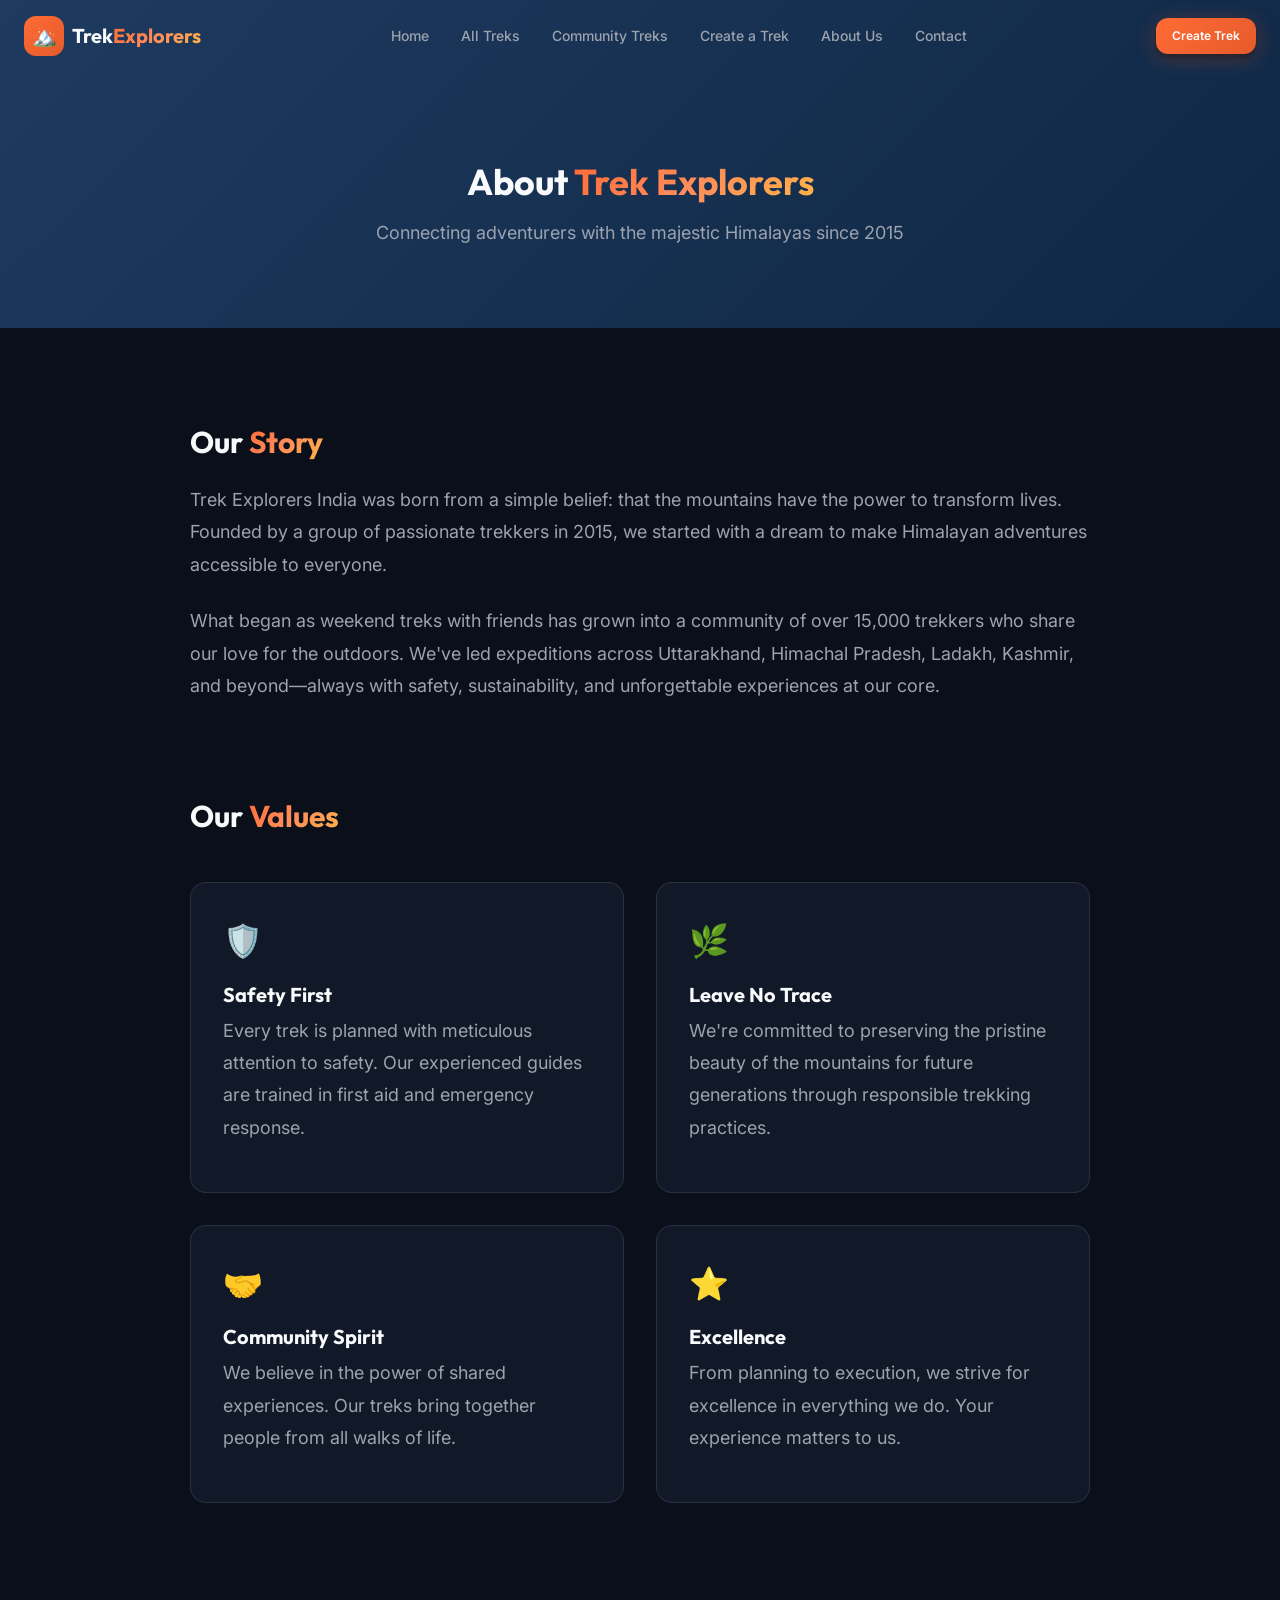
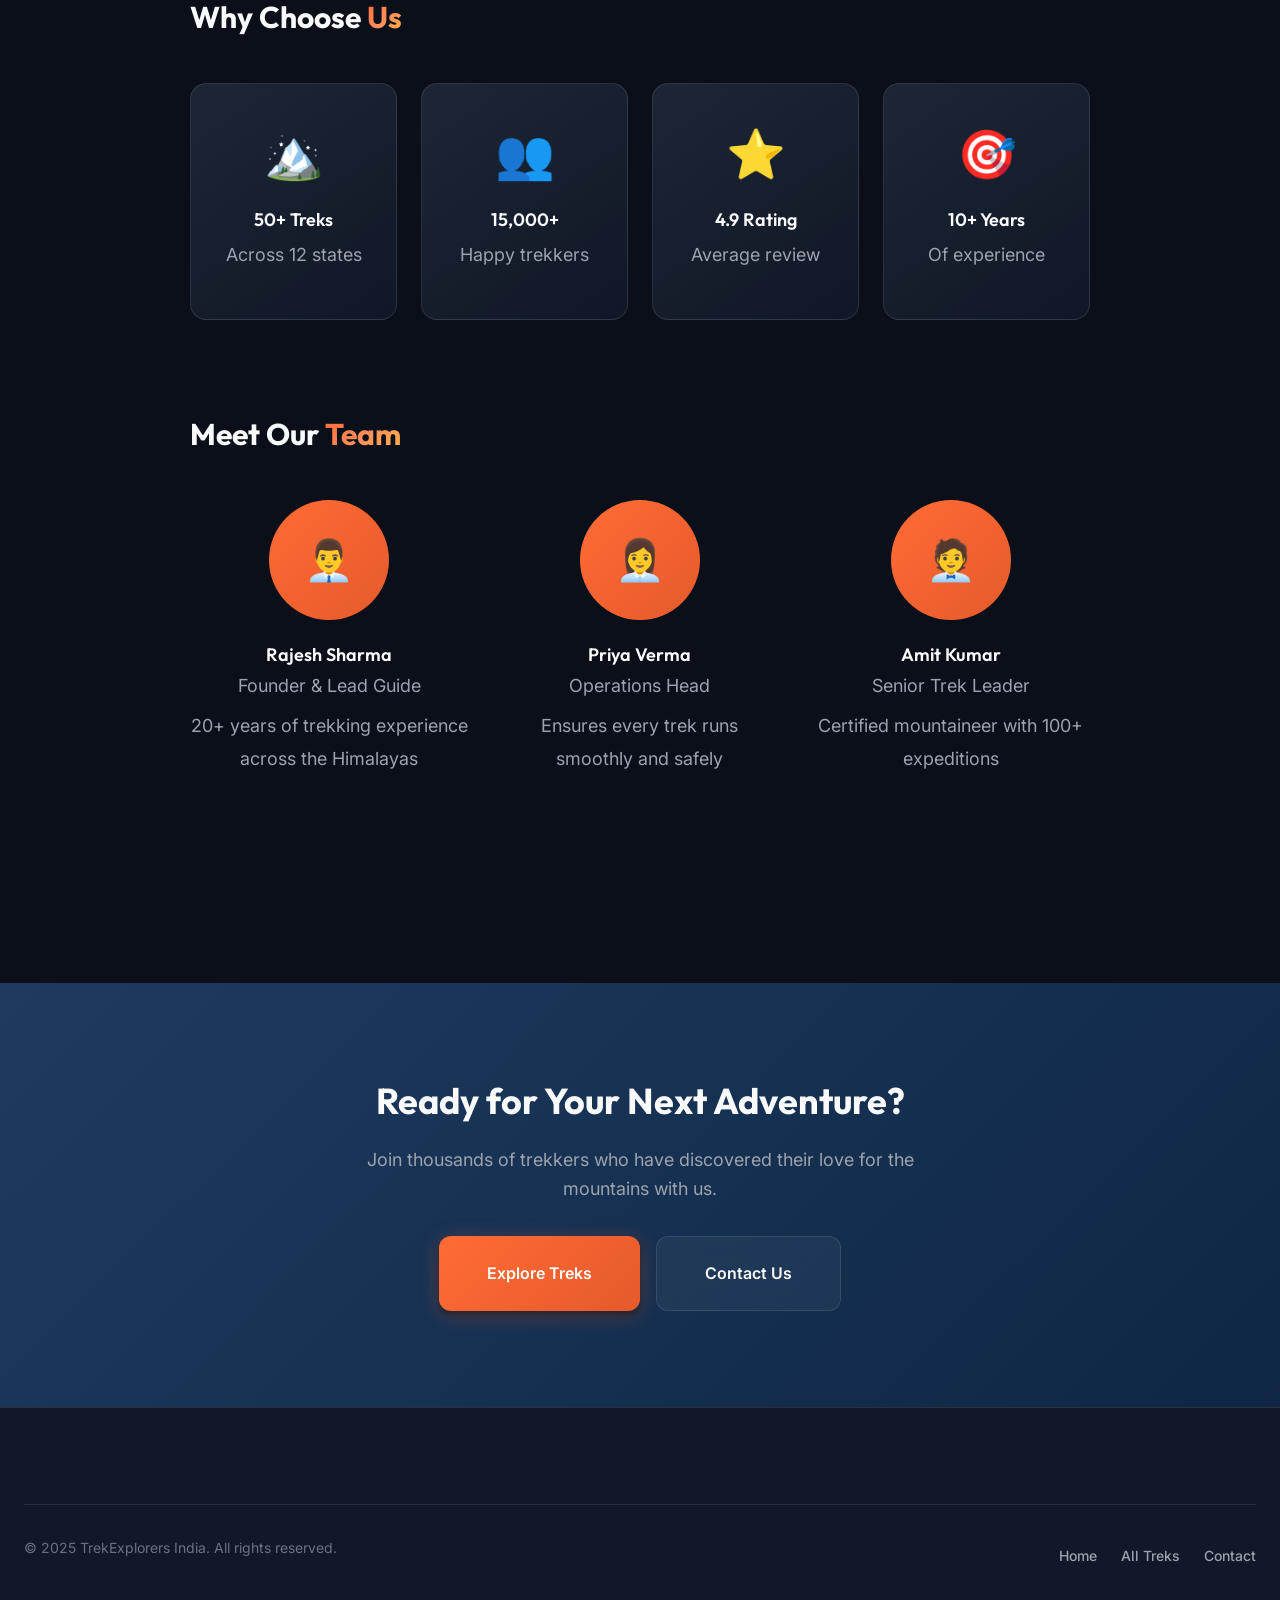
==== about.html @ b9200154 "Initial commit- trek explorer website" ====
<!DOCTYPE html>
<html lang="en">

<head>
    <meta charset="UTF-8">
    <meta name="viewport" content="width=device-width, initial-scale=1.0">
    <meta name="description"
        content="Learn about Trek Explorers India - your trusted partner for Himalayan adventures.">
    <title>About Us | Trek Explorers India</title>

    <!-- Google Fonts -->
    <link rel="preconnect" href="https://fonts.googleapis.com">
    <link rel="preconnect" href="https://fonts.gstatic.com" crossorigin>
    <link
        href="https://fonts.googleapis.com/css2?family=Inter:wght@400;500;600;700&family=Outfit:wght@400;500;600;700;800&display=swap"
        rel="stylesheet">

    <!-- Styles -->
    <link rel="stylesheet" href="style.css">

    <style>
        .page-hero {
            padding: 160px 0 80px;
            background: linear-gradient(135deg, var(--color-primary) 0%, var(--color-primary-dark) 100%);
            text-align: center;
        }

        .page-title {
            font-size: var(--text-4xl);
            margin-bottom: var(--space-md);
        }

        .page-subtitle {
            font-size: var(--text-lg);
            color: var(--color-text-secondary);
            max-width: 600px;
            margin: 0 auto;
        }

        .about-content {
            max-width: 900px;
            margin: 0 auto;
        }

        .about-section {
            margin-bottom: var(--space-4xl);
        }

        .about-section h2 {
            font-size: var(--text-3xl);
            margin-bottom: var(--space-lg);
        }

        .about-section p {
            font-size: var(--text-lg);
            line-height: 1.8;
            color: var(--color-text-secondary);
        }

        .values-grid {
            display: grid;
            grid-template-columns: repeat(2, 1fr);
            gap: var(--space-xl);
            margin-top: var(--space-2xl);
        }

        @media (max-width: 640px) {
            .values-grid {
                grid-template-columns: 1fr;
            }
        }

        .value-card {
            background: var(--color-bg-card);
            border: 1px solid var(--color-border);
            border-radius: var(--radius-xl);
            padding: var(--space-xl);
        }

        .value-icon {
            font-size: 2rem;
            margin-bottom: var(--space-md);
        }

        .value-title {
            font-size: var(--text-xl);
            margin-bottom: var(--space-sm);
        }

        .value-description {
            font-size: var(--text-sm);
            color: var(--color-text-muted);
            line-height: 1.6;
        }

        .team-grid {
            display: grid;
            grid-template-columns: repeat(3, 1fr);
            gap: var(--space-xl);
            margin-top: var(--space-2xl);
        }

        @media (max-width: 768px) {
            .team-grid {
                grid-template-columns: repeat(2, 1fr);
            }
        }

        @media (max-width: 480px) {
            .team-grid {
                grid-template-columns: 1fr;
            }
        }

        .team-card {
            text-align: center;
        }

        .team-avatar {
            width: 120px;
            height: 120px;
            border-radius: var(--radius-full);
            background: var(--gradient-accent);
            display: flex;
            align-items: center;
            justify-content: center;
            font-size: 2.5rem;
            margin: 0 auto var(--space-lg);
        }

        .team-name {
            font-size: var(--text-lg);
            font-weight: 600;
            margin-bottom: var(--space-xs);
        }

        .team-role {
            font-size: var(--text-sm);
            color: var(--color-accent);
            margin-bottom: var(--space-sm);
        }

        .team-bio {
            font-size: var(--text-sm);
            color: var(--color-text-muted);
        }
    </style>
</head>

<body data-page="about">
    <!-- Header -->
    <header class="header scrolled" id="header">
        <div class="container">
            <div class="header-inner">
                <a href="index.html" class="logo">
                    <div class="logo-icon">🏔️</div>
                    <span>Trek<span class="text-gradient">Explorers</span></span>
                </a>

                <nav class="nav" id="nav">
                    <a href="index.html" class="nav-link">Home</a>
                    <a href="treks.html" class="nav-link">All Treks</a>
                    <a href="community-treks.html" class="nav-link">Community Treks</a>
                    <a href="create-trek.html" class="nav-link">Create a Trek</a>
                    <a href="about.html" class="nav-link">About Us</a>
                    <a href="contact.html" class="nav-link">Contact</a>
                </nav>

                <div class="header-actions flex items-center gap-md">
                    <a href="create-trek.html" class="btn btn-primary btn-sm">Create Trek</a>
                    <button class="mobile-menu-btn" id="mobileMenuBtn" aria-label="Toggle menu">
                        <span></span>
                        <span></span>
                        <span></span>
                    </button>
                </div>
            </div>
        </div>
    </header>

    <!-- Page Hero -->
    <section class="page-hero">
        <div class="container">
            <h1 class="page-title">About <span class="text-gradient">Trek Explorers</span></h1>
            <p class="page-subtitle">
                Connecting adventurers with the majestic Himalayas since 2015
            </p>
        </div>
    </section>

    <!-- About Content -->
    <section class="section">
        <div class="container">
            <div class="about-content">
                <!-- Our Story -->
                <div class="about-section">
                    <h2>Our <span class="text-gradient">Story</span></h2>
                    <p>
                        Trek Explorers India was born from a simple belief: that the mountains have the power to
                        transform lives. Founded by a group of passionate trekkers in 2015, we started with a dream to
                        make Himalayan adventures accessible to everyone.
                    </p>
                    <p style="margin-top: var(--space-lg);">
                        What began as weekend treks with friends has grown into a community of over 15,000 trekkers who
                        share our love for the outdoors. We've led expeditions across Uttarakhand, Himachal Pradesh,
                        Ladakh, Kashmir, and beyond—always with safety, sustainability, and unforgettable experiences at
                        our core.
                    </p>
                </div>

                <!-- Our Values -->
                <div class="about-section">
                    <h2>Our <span class="text-gradient">Values</span></h2>
                    <div class="values-grid">
                        <div class="value-card">
                            <div class="value-icon">🛡️</div>
                            <h3 class="value-title">Safety First</h3>
                            <p class="value-description">
                                Every trek is planned with meticulous attention to safety. Our experienced guides are
                                trained in first aid and emergency response.
                            </p>
                        </div>
                        <div class="value-card">
                            <div class="value-icon">🌿</div>
                            <h3 class="value-title">Leave No Trace</h3>
                            <p class="value-description">
                                We're committed to preserving the pristine beauty of the mountains for future
                                generations through responsible trekking practices.
                            </p>
                        </div>
                        <div class="value-card">
                            <div class="value-icon">🤝</div>
                            <h3 class="value-title">Community Spirit</h3>
                            <p class="value-description">
                                We believe in the power of shared experiences. Our treks bring together people from all
                                walks of life.
                            </p>
                        </div>
                        <div class="value-card">
                            <div class="value-icon">⭐</div>
                            <h3 class="value-title">Excellence</h3>
                            <p class="value-description">
                                From planning to execution, we strive for excellence in everything we do. Your
                                experience matters to us.
                            </p>
                        </div>
                    </div>
                </div>

                <!-- Why Choose Us -->
                <div class="about-section">
                    <h2>Why Choose <span class="text-gradient">Us</span></h2>
                    <div class="grid grid-cols-4" style="margin-top: var(--space-2xl);">
                        <div class="category-card">
                            <div class="category-icon">🏔️</div>
                            <h3 class="category-title">50+ Treks</h3>
                            <p class="category-count">Across 12 states</p>
                        </div>
                        <div class="category-card">
                            <div class="category-icon">👥</div>
                            <h3 class="category-title">15,000+</h3>
                            <p class="category-count">Happy trekkers</p>
                        </div>
                        <div class="category-card">
                            <div class="category-icon">⭐</div>
                            <h3 class="category-title">4.9 Rating</h3>
                            <p class="category-count">Average review</p>
                        </div>
                        <div class="category-card">
                            <div class="category-icon">🎯</div>
                            <h3 class="category-title">10+ Years</h3>
                            <p class="category-count">Of experience</p>
                        </div>
                    </div>
                </div>

                <!-- Our Team -->
                <div class="about-section">
                    <h2>Meet Our <span class="text-gradient">Team</span></h2>
                    <div class="team-grid">
                        <div class="team-card">
                            <div class="team-avatar">👨‍💼</div>
                            <h3 class="team-name">Rajesh Sharma</h3>
                            <p class="team-role">Founder & Lead Guide</p>
                            <p class="team-bio">20+ years of trekking experience across the Himalayas</p>
                        </div>
                        <div class="team-card">
                            <div class="team-avatar">👩‍💼</div>
                            <h3 class="team-name">Priya Verma</h3>
                            <p class="team-role">Operations Head</p>
                            <p class="team-bio">Ensures every trek runs smoothly and safely</p>
                        </div>
                        <div class="team-card">
                            <div class="team-avatar">🧑‍💼</div>
                            <h3 class="team-name">Amit Kumar</h3>
                            <p class="team-role">Senior Trek Leader</p>
                            <p class="team-bio">Certified mountaineer with 100+ expeditions</p>
                        </div>
                    </div>
                </div>
            </div>
        </div>
    </section>

    <!-- CTA Section -->
    <section class="section"
        style="background: linear-gradient(135deg, var(--color-primary) 0%, var(--color-primary-dark) 100%);">
        <div class="container text-center">
            <h2 class="section-title mb-lg">Ready for Your Next Adventure?</h2>
            <p class="section-subtitle mb-xl" style="max-width: 600px; margin-left: auto; margin-right: auto;">
                Join thousands of trekkers who have discovered their love for the mountains with us.
            </p>
            <div class="flex gap-md justify-center flex-wrap">
                <a href="treks.html" class="btn btn-primary btn-lg">Explore Treks</a>
                <a href="contact.html" class="btn btn-secondary btn-lg">Contact Us</a>
            </div>
        </div>
    </section>

    <!-- Footer -->
    <footer class="footer">
        <div class="container">
            <div class="footer-bottom">
                <p class="footer-copyright">© 2025 TrekExplorers India. All rights reserved.</p>
                <div class="flex gap-lg">
                    <a href="index.html" class="nav-link" style="font-size: var(--text-sm);">Home</a>
                    <a href="treks.html" class="nav-link" style="font-size: var(--text-sm);">All Treks</a>
                    <a href="contact.html" class="nav-link" style="font-size: var(--text-sm);">Contact</a>
                </div>
            </div>
        </div>
    </footer>

    <!-- Mobile Navigation -->
    <div class="mobile-nav-overlay" id="mobileNavOverlay"></div>
    <nav class="mobile-nav" id="mobileNav">
        <a href="index.html" class="nav-link">Home</a>
        <a href="treks.html" class="nav-link">All Treks</a>
        <a href="community-treks.html" class="nav-link">Community Treks</a>
        <a href="create-trek.html" class="nav-link">Create a Trek</a>
        <a href="about.html" class="nav-link">About Us</a>
        <a href="contact.html" class="nav-link">Contact</a>
    </nav>

    <style>
        .mobile-nav-overlay {
            position: fixed;
            inset: 0;
            background: rgba(0, 0, 0, 0.8);
            z-index: 250;
            opacity: 0;
            visibility: hidden;
            transition: all 0.3s ease;
        }

        .mobile-nav-overlay.active {
            opacity: 1;
            visibility: visible;
        }

        .mobile-nav {
            position: fixed;
            top: 0;
            right: -280px;
            width: 280px;
            height: 100vh;
            background: var(--color-bg-card);
            z-index: 260;
            padding: 80px var(--space-xl) var(--space-xl);
            display: flex;
            flex-direction: column;
            gap: var(--space-lg);
            transition: right 0.3s ease;
        }

        .mobile-nav.active {
            right: 0;
        }

        .mobile-nav .nav-link {
            font-size: var(--text-lg);
            padding: var(--space-sm) 0;
            border-bottom: 1px solid var(--color-border);
        }
    </style>

    <!-- Scripts -->
    <script src="data.js"></script>
  <script src="main.js"></script>
</body>

</html>
---- style.css ----
/* ===============================================
   TREKKERS INDIA - Premium Design System
   A modern, stunning trekking website
   =============================================== */

/* ===============================================
   CSS VARIABLES & DESIGN TOKENS
   =============================================== */
:root {
  /* Color Palette - Mountain-inspired */
  --color-primary: #1e3a5f;
  --color-primary-light: #2d5a87;
  --color-primary-dark: #0f2744;
  
  --color-accent: #ff6b35;
  --color-accent-light: #ff8c5a;
  --color-accent-dark: #e55a2b;
  
  --color-secondary: #2d8659;
  --color-secondary-light: #3da06c;
  --color-secondary-dark: #1f6b45;
  
  /* Neutral Colors */
  --color-bg-dark: #0a0f1a;
  --color-bg-card: #111827;
  --color-bg-elevated: #1f2937;
  --color-bg-hover: #374151;
  
  --color-text-primary: #f9fafb;
  --color-text-secondary: #9ca3af;
  --color-text-muted: #6b7280;
  
  --color-border: rgba(255, 255, 255, 0.1);
  --color-border-light: rgba(255, 255, 255, 0.05);
  
  /* Gradient Definitions */
  --gradient-hero: linear-gradient(135deg, rgba(10, 15, 26, 0.7) 0%, rgba(30, 58, 95, 0.8) 100%);
  --gradient-card: linear-gradient(145deg, rgba(31, 41, 55, 0.9) 0%, rgba(17, 24, 39, 0.95) 100%);
  --gradient-accent: linear-gradient(135deg, var(--color-accent) 0%, var(--color-accent-dark) 100%);
  --gradient-mountain: linear-gradient(to bottom, #1e3a5f 0%, #0a0f1a 100%);
  
  /* Glassmorphism */
  --glass-bg: rgba(255, 255, 255, 0.05);
  --glass-border: rgba(255, 255, 255, 0.1);
  --glass-blur: blur(20px);
  
  /* Spacing */
  --space-xs: 0.25rem;
  --space-sm: 0.5rem;
  --space-md: 1rem;
  --space-lg: 1.5rem;
  --space-xl: 2rem;
  --space-2xl: 3rem;
  --space-3xl: 4rem;
  --space-4xl: 6rem;
  
  /* Typography */
  --font-primary: 'Inter', -apple-system, BlinkMacSystemFont, 'Segoe UI', sans-serif;
  --font-heading: 'Outfit', 'Inter', sans-serif;
  
  --text-xs: 0.75rem;
  --text-sm: 0.875rem;
  --text-base: 1rem;
  --text-lg: 1.125rem;
  --text-xl: 1.25rem;
  --text-2xl: 1.5rem;
  --text-3xl: 1.875rem;
  --text-4xl: 2.25rem;
  --text-5xl: 3rem;
  --text-6xl: 3.75rem;
  
  /* Border Radius */
  --radius-sm: 0.375rem;
  --radius-md: 0.5rem;
  --radius-lg: 0.75rem;
  --radius-xl: 1rem;
  --radius-2xl: 1.5rem;
  --radius-full: 9999px;
  
  /* Shadows */
  --shadow-sm: 0 1px 2px rgba(0, 0, 0, 0.3);
  --shadow-md: 0 4px 6px rgba(0, 0, 0, 0.4);
  --shadow-lg: 0 10px 25px rgba(0, 0, 0, 0.5);
  --shadow-xl: 0 20px 40px rgba(0, 0, 0, 0.6);
  --shadow-glow: 0 0 40px rgba(255, 107, 53, 0.3);
  
  /* Transitions */
  --transition-fast: 150ms ease;
  --transition-base: 250ms ease;
  --transition-slow: 400ms ease;
  --transition-bounce: 500ms cubic-bezier(0.68, -0.55, 0.265, 1.55);
  
  /* Z-index scale */
  --z-dropdown: 100;
  --z-sticky: 200;
  --z-modal: 300;
  --z-tooltip: 400;
}

/* ===============================================
   RESET & BASE STYLES
   =============================================== */
*, *::before, *::after {
  box-sizing: border-box;
  margin: 0;
  padding: 0;
}

html {
  scroll-behavior: smooth;
  font-size: 16px;
}

body {
  font-family: var(--font-primary);
  background-color: var(--color-bg-dark);
  color: var(--color-text-primary);
  line-height: 1.6;
  min-height: 100vh;
  overflow-x: hidden;
  -webkit-font-smoothing: antialiased;
  -moz-osx-font-smoothing: grayscale;
}

img {
  max-width: 100%;
  height: auto;
  display: block;
}

a {
  color: inherit;
  text-decoration: none;
  transition: color var(--transition-fast);
}

button {
  font-family: inherit;
  cursor: pointer;
  border: none;
  background: none;
}

ul, ol {
  list-style: none;
}

input, textarea, select {
  font-family: inherit;
  font-size: inherit;
}

/* ===============================================
   TYPOGRAPHY
   =============================================== */
h1, h2, h3, h4, h5, h6 {
  font-family: var(--font-heading);
  font-weight: 700;
  line-height: 1.2;
  color: var(--color-text-primary);
}

h1 { font-size: var(--text-5xl); }
h2 { font-size: var(--text-4xl); }
h3 { font-size: var(--text-3xl); }
h4 { font-size: var(--text-2xl); }
h5 { font-size: var(--text-xl); }
h6 { font-size: var(--text-lg); }

p {
  color: var(--color-text-secondary);
  margin-bottom: var(--space-md);
}

.text-gradient {
  background: linear-gradient(135deg, var(--color-accent) 0%, var(--color-accent-light) 50%, #ffb347 100%);
  -webkit-background-clip: text;
  -webkit-text-fill-color: transparent;
  background-clip: text;
}

/* ===============================================
   LAYOUT UTILITIES
   =============================================== */
.container {
  width: 100%;
  max-width: 1280px;
  margin: 0 auto;
  padding: 0 var(--space-lg);
}

.container-sm { max-width: 768px; }
.container-lg { max-width: 1440px; }

.section {
  padding: var(--space-4xl) 0;
}

.flex { display: flex; }
.flex-col { flex-direction: column; }
.flex-wrap { flex-wrap: wrap; }
.items-center { align-items: center; }
.items-start { align-items: flex-start; }
.justify-center { justify-content: center; }
.justify-between { justify-content: space-between; }
.gap-sm { gap: var(--space-sm); }
.gap-md { gap: var(--space-md); }
.gap-lg { gap: var(--space-lg); }
.gap-xl { gap: var(--space-xl); }

.grid {
  display: grid;
  gap: var(--space-lg);
}

.grid-cols-2 { grid-template-columns: repeat(2, 1fr); }
.grid-cols-3 { grid-template-columns: repeat(3, 1fr); }
.grid-cols-4 { grid-template-columns: repeat(4, 1fr); }

@media (max-width: 1024px) {
  .grid-cols-3 { grid-template-columns: repeat(2, 1fr); }
  .grid-cols-4 { grid-template-columns: repeat(2, 1fr); }
}

@media (max-width: 640px) {
  .grid-cols-2,
  .grid-cols-3,
  .grid-cols-4 { grid-template-columns: 1fr; }
}

/* ===============================================
   HEADER & NAVIGATION
   =============================================== */
.header {
  position: fixed;
  top: 0;
  left: 0;
  right: 0;
  z-index: var(--z-sticky);
  padding: var(--space-md) 0;
  transition: all var(--transition-base);
}

.header.scrolled {
  background: rgba(10, 15, 26, 0.95);
  backdrop-filter: var(--glass-blur);
  border-bottom: 1px solid var(--color-border);
  padding: var(--space-sm) 0;
}

.header-inner {
  display: flex;
  align-items: center;
  justify-content: space-between;
}

.logo {
  display: flex;
  align-items: center;
  gap: var(--space-sm);
  font-family: var(--font-heading);
  font-size: var(--text-xl);
  font-weight: 700;
}

.logo-icon {
  width: 40px;
  height: 40px;
  background: var(--gradient-accent);
  border-radius: var(--radius-lg);
  display: flex;
  align-items: center;
  justify-content: center;
  font-size: var(--text-xl);
}

.nav {
  display: flex;
  align-items: center;
  gap: var(--space-xl);
}

.nav-link {
  font-size: var(--text-sm);
  font-weight: 500;
  color: var(--color-text-secondary);
  transition: color var(--transition-fast);
  position: relative;
}

.nav-link:hover {
  color: var(--color-text-primary);
}

.nav-link::after {
  content: '';
  position: absolute;
  bottom: -4px;
  left: 0;
  width: 0;
  height: 2px;
  background: var(--color-accent);
  transition: width var(--transition-base);
}

.nav-link:hover::after {
  width: 100%;
}

.mobile-menu-btn {
  display: none;
  flex-direction: column;
  gap: 5px;
  padding: var(--space-sm);
}

.mobile-menu-btn span {
  width: 24px;
  height: 2px;
  background: var(--color-text-primary);
  transition: all var(--transition-base);
}

@media (max-width: 768px) {
  .nav {
    display: none;
  }
  
  .mobile-menu-btn {
    display: flex;
  }
}

/* ===============================================
   BUTTONS
   =============================================== */
.btn {
  display: inline-flex;
  align-items: center;
  justify-content: center;
  gap: var(--space-sm);
  padding: var(--space-md) var(--space-xl);
  font-size: var(--text-sm);
  font-weight: 600;
  border-radius: var(--radius-lg);
  transition: all var(--transition-base);
  cursor: pointer;
  white-space: nowrap;
}

.btn-primary {
  background: var(--gradient-accent);
  color: white;
  box-shadow: var(--shadow-md), 0 4px 20px rgba(255, 107, 53, 0.3);
}

.btn-primary:hover {
  transform: translateY(-2px);
  box-shadow: var(--shadow-lg), 0 6px 30px rgba(255, 107, 53, 0.4);
}

.btn-secondary {
  background: var(--glass-bg);
  color: var(--color-text-primary);
  border: 1px solid var(--glass-border);
  backdrop-filter: var(--glass-blur);
}

.btn-secondary:hover {
  background: rgba(255, 255, 255, 0.1);
  border-color: rgba(255, 255, 255, 0.2);
}

.btn-outline {
  background: transparent;
  color: var(--color-accent);
  border: 2px solid var(--color-accent);
}

.btn-outline:hover {
  background: var(--color-accent);
  color: white;
}

.btn-lg {
  padding: var(--space-lg) var(--space-2xl);
  font-size: var(--text-base);
}

.btn-sm {
  padding: var(--space-sm) var(--space-md);
  font-size: var(--text-xs);
}

/* ===============================================
   HERO SECTION
   =============================================== */
.hero {
  position: relative;
  min-height: 100vh;
  display: flex;
  align-items: center;
  overflow: hidden;
}

.hero-bg {
  position: absolute;
  inset: 0;
  z-index: -1;
}

.hero-bg img {
  width: 100%;
  height: 100%;
  object-fit: cover;
}

.hero-overlay {
  position: absolute;
  inset: 0;
  background: var(--gradient-hero);
}

.hero-content {
  position: relative;
  text-align: center;
  max-width: 900px;
  margin: 0 auto;
  padding-top: 80px;
}

.hero-badge {
  display: inline-flex;
  align-items: center;
  gap: var(--space-sm);
  padding: var(--space-sm) var(--space-lg);
  background: var(--glass-bg);
  border: 1px solid var(--glass-border);
  border-radius: var(--radius-full);
  font-size: var(--text-sm);
  color: var(--color-text-secondary);
  margin-bottom: var(--space-xl);
  backdrop-filter: var(--glass-blur);
}

.hero-badge-dot {
  width: 8px;
  height: 8px;
  background: var(--color-accent);
  border-radius: var(--radius-full);
  animation: pulse 2s infinite;
}

@keyframes pulse {
  0%, 100% { opacity: 1; }
  50% { opacity: 0.5; }
}

.hero-title {
  font-size: clamp(2.5rem, 8vw, 4.5rem);
  margin-bottom: var(--space-lg);
  line-height: 1.1;
}

.hero-subtitle {
  font-size: var(--text-xl);
  color: var(--color-text-secondary);
  max-width: 600px;
  margin: 0 auto var(--space-2xl);
}

.hero-buttons {
  display: flex;
  gap: var(--space-md);
  justify-content: center;
  flex-wrap: wrap;
}

.hero-stats {
  display: flex;
  justify-content: center;
  gap: var(--space-3xl);
  margin-top: var(--space-4xl);
  padding-top: var(--space-2xl);
  border-top: 1px solid var(--color-border);
}

.hero-stat {
  text-align: center;
}

.hero-stat-value {
  font-size: var(--text-4xl);
  font-weight: 700;
  color: var(--color-accent);
}

.hero-stat-label {
  font-size: var(--text-sm);
  color: var(--color-text-muted);
  margin-top: var(--space-xs);
}

/* Scroll indicator */
.scroll-indicator {
  position: absolute;
  bottom: var(--space-2xl);
  left: 50%;
  transform: translateX(-50%);
  display: flex;
  flex-direction: column;
  align-items: center;
  gap: var(--space-sm);
  color: var(--color-text-muted);
  font-size: var(--text-sm);
  animation: bounce 2s infinite;
}

@keyframes bounce {
  0%, 100% { transform: translateX(-50%) translateY(0); }
  50% { transform: translateX(-50%) translateY(10px); }
}

.scroll-indicator-icon {
  width: 24px;
  height: 36px;
  border: 2px solid var(--color-text-muted);
  border-radius: var(--radius-full);
  position: relative;
}

.scroll-indicator-icon::before {
  content: '';
  position: absolute;
  top: 6px;
  left: 50%;
  transform: translateX(-50%);
  width: 4px;
  height: 8px;
  background: var(--color-text-muted);
  border-radius: var(--radius-full);
  animation: scroll 2s infinite;
}

@keyframes scroll {
  0% { opacity: 1; top: 6px; }
  100% { opacity: 0; top: 16px; }
}

/* ===============================================
   TREK CARDS
   =============================================== */
.trek-card {
  position: relative;
  background: var(--gradient-card);
  border-radius: var(--radius-xl);
  overflow: hidden;
  border: 1px solid var(--color-border);
  transition: all var(--transition-base);
}

.trek-card:hover {
  transform: translateY(-8px);
  box-shadow: var(--shadow-xl);
  border-color: rgba(255, 107, 53, 0.3);
}

.trek-card-image {
  position: relative;
  height: 220px;
  overflow: hidden;
}

.trek-card-image img {
  width: 100%;
  height: 100%;
  object-fit: cover;
  transition: transform var(--transition-slow);
}

.trek-card:hover .trek-card-image img {
  transform: scale(1.1);
}

.trek-card-badges {
  position: absolute;
  top: var(--space-md);
  left: var(--space-md);
  display: flex;
  gap: var(--space-sm);
  flex-wrap: wrap;
}

.trek-badge {
  padding: var(--space-xs) var(--space-sm);
  font-size: var(--text-xs);
  font-weight: 600;
  border-radius: var(--radius-sm);
  background: var(--color-accent);
  color: white;
}

.trek-badge.trending {
  background: var(--color-secondary);
}

.trek-badge.bestseller {
  background: linear-gradient(135deg, #fbbf24, #f59e0b);
}

.trek-card-duration {
  position: absolute;
  top: var(--space-md);
  right: var(--space-md);
  padding: var(--space-xs) var(--space-sm);
  font-size: var(--text-xs);
  font-weight: 600;
  background: rgba(0, 0, 0, 0.7);
  backdrop-filter: blur(10px);
  border-radius: var(--radius-sm);
  color: white;
}

.trek-card-content {
  padding: var(--space-lg);
}

.trek-card-location {
  display: flex;
  align-items: center;
  gap: var(--space-xs);
  font-size: var(--text-sm);
  color: var(--color-text-muted);
  margin-bottom: var(--space-sm);
}

.trek-card-title {
  font-size: var(--text-xl);
  font-weight: 700;
  margin-bottom: var(--space-sm);
  transition: color var(--transition-fast);
}

.trek-card:hover .trek-card-title {
  color: var(--color-accent);
}

.trek-card-difficulty {
  display: inline-flex;
  align-items: center;
  gap: var(--space-xs);
  padding: var(--space-xs) var(--space-sm);
  font-size: var(--text-xs);
  font-weight: 600;
  border-radius: var(--radius-sm);
  background: rgba(255, 255, 255, 0.1);
  margin-bottom: var(--space-md);
}

.trek-card-footer {
  display: flex;
  align-items: center;
  justify-content: space-between;
  padding-top: var(--space-md);
  border-top: 1px solid var(--color-border);
}

.trek-card-price {
  display: flex;
  flex-direction: column;
}

.trek-card-price-current {
  font-size: var(--text-xl);
  font-weight: 700;
  color: var(--color-accent);
}

.trek-card-price-original {
  font-size: var(--text-sm);
  color: var(--color-text-muted);
  text-decoration: line-through;
}

.trek-card-rating {
  display: flex;
  align-items: center;
  gap: var(--space-xs);
  font-size: var(--text-sm);
  color: var(--color-text-secondary);
}

.trek-card-rating-star {
  color: #fbbf24;
}

/* ===============================================
   SEARCH & FILTERS
   =============================================== */
.search-section {
  padding: var(--space-2xl) 0;
  background: var(--color-bg-card);
  border-bottom: 1px solid var(--color-border);
  position: relative;
  margin-top: -60px;
  z-index: 10;
  border-radius: var(--radius-2xl) var(--radius-2xl) 0 0;
}

.search-box {
  display: flex;
  gap: var(--space-md);
  background: var(--color-bg-elevated);
  padding: var(--space-md);
  border-radius: var(--radius-xl);
  border: 1px solid var(--color-border);
}

.search-input-wrapper {
  flex: 1;
  display: flex;
  align-items: center;
  gap: var(--space-sm);
  padding: 0 var(--space-md);
}

.search-input-wrapper svg {
  width: 20px;
  height: 20px;
  color: var(--color-text-muted);
}

.search-input {
  flex: 1;
  background: none;
  border: none;
  color: var(--color-text-primary);
  font-size: var(--text-base);
  outline: none;
}

.search-input::placeholder {
  color: var(--color-text-muted);
}

.search-filters {
  display: flex;
  gap: var(--space-md);
  margin-top: var(--space-lg);
  flex-wrap: wrap;
}

.filter-select {
  padding: var(--space-sm) var(--space-md);
  background: var(--color-bg-elevated);
  border: 1px solid var(--color-border);
  border-radius: var(--radius-md);
  color: var(--color-text-primary);
  font-size: var(--text-sm);
  cursor: pointer;
  transition: all var(--transition-fast);
}

.filter-select:hover {
  border-color: var(--color-accent);
}

.filter-tag {
  display: inline-flex;
  align-items: center;
  gap: var(--space-sm);
  padding: var(--space-sm) var(--space-md);
  background: var(--glass-bg);
  border: 1px solid var(--glass-border);
  border-radius: var(--radius-full);
  font-size: var(--text-sm);
  color: var(--color-text-secondary);
  cursor: pointer;
  transition: all var(--transition-fast);
}

.filter-tag:hover,
.filter-tag.active {
  background: var(--color-accent);
  border-color: var(--color-accent);
  color: white;
}

/* ===============================================
   CATEGORY CARDS
   =============================================== */
.category-card {
  position: relative;
  padding: var(--space-xl);
  background: var(--gradient-card);
  border: 1px solid var(--color-border);
  border-radius: var(--radius-xl);
  text-align: center;
  transition: all var(--transition-base);
  overflow: hidden;
}

.category-card::before {
  content: '';
  position: absolute;
  inset: 0;
  background: radial-gradient(circle at 50% 0%, rgba(255, 107, 53, 0.1) 0%, transparent 50%);
  opacity: 0;
  transition: opacity var(--transition-base);
}

.category-card:hover::before {
  opacity: 1;
}

.category-card:hover {
  transform: translateY(-5px);
  border-color: rgba(255, 107, 53, 0.3);
}

.category-icon {
  font-size: 3rem;
  margin-bottom: var(--space-md);
}

.category-title {
  font-size: var(--text-lg);
  font-weight: 600;
  margin-bottom: var(--space-sm);
}

.category-count {
  font-size: var(--text-sm);
  color: var(--color-text-muted);
}

/* ===============================================
   SECTIONS COMMON
   =============================================== */
.section-header {
  text-align: center;
  max-width: 700px;
  margin: 0 auto var(--space-3xl);
}

.section-title {
  font-size: var(--text-4xl);
  margin-bottom: var(--space-md);
}

.section-subtitle {
  font-size: var(--text-lg);
  color: var(--color-text-secondary);
}

.section-divider {
  width: 60px;
  height: 4px;
  background: var(--gradient-accent);
  border-radius: var(--radius-full);
  margin: var(--space-lg) auto;
}

/* ===============================================
   TESTIMONIALS
   =============================================== */
.testimonial-card {
  padding: var(--space-xl);
  background: var(--gradient-card);
  border: 1px solid var(--color-border);
  border-radius: var(--radius-xl);
  position: relative;
}

.testimonial-quote {
  font-size: 4rem;
  color: var(--color-accent);
  opacity: 0.3;
  position: absolute;
  top: var(--space-md);
  left: var(--space-lg);
  line-height: 1;
}

.testimonial-content {
  position: relative;
  padding-top: var(--space-xl);
  font-size: var(--text-base);
  color: var(--color-text-secondary);
  line-height: 1.8;
  margin-bottom: var(--space-lg);
}

.testimonial-author {
  display: flex;
  align-items: center;
  gap: var(--space-md);
}

.testimonial-avatar {
  width: 50px;
  height: 50px;
  border-radius: var(--radius-full);
  background: var(--gradient-accent);
  display: flex;
  align-items: center;
  justify-content: center;
  font-weight: 600;
  font-size: var(--text-lg);
}

.testimonial-name {
  font-weight: 600;
  margin-bottom: var(--space-xs);
}

.testimonial-trek {
  font-size: var(--text-sm);
  color: var(--color-text-muted);
}

/* ===============================================
   FOOTER
   =============================================== */
.footer {
  background: var(--color-bg-card);
  border-top: 1px solid var(--color-border);
  padding: var(--space-4xl) 0 var(--space-xl);
}

.footer-grid {
  display: grid;
  grid-template-columns: 2fr repeat(3, 1fr);
  gap: var(--space-3xl);
  margin-bottom: var(--space-3xl);
}

@media (max-width: 1024px) {
  .footer-grid {
    grid-template-columns: repeat(2, 1fr);
  }
}

@media (max-width: 640px) {
  .footer-grid {
    grid-template-columns: 1fr;
  }
}

.footer-brand {
  max-width: 300px;
}

.footer-logo {
  display: flex;
  align-items: center;
  gap: var(--space-sm);
  font-family: var(--font-heading);
  font-size: var(--text-xl);
  font-weight: 700;
  margin-bottom: var(--space-lg);
}

.footer-description {
  color: var(--color-text-muted);
  font-size: var(--text-sm);
  line-height: 1.8;
  margin-bottom: var(--space-lg);
}

.footer-social {
  display: flex;
  gap: var(--space-md);
}

.footer-social a {
  width: 40px;
  height: 40px;
  display: flex;
  align-items: center;
  justify-content: center;
  background: var(--color-bg-elevated);
  border: 1px solid var(--color-border);
  border-radius: var(--radius-md);
  color: var(--color-text-secondary);
  transition: all var(--transition-fast);
}

.footer-social a:hover {
  background: var(--color-accent);
  border-color: var(--color-accent);
  color: white;
}

.footer-column h4 {
  font-size: var(--text-base);
  font-weight: 600;
  margin-bottom: var(--space-lg);
}

.footer-links li {
  margin-bottom: var(--space-sm);
}

.footer-links a {
  font-size: var(--text-sm);
  color: var(--color-text-muted);
  transition: color var(--transition-fast);
}

.footer-links a:hover {
  color: var(--color-accent);
}

.footer-bottom {
  padding-top: var(--space-xl);
  border-top: 1px solid var(--color-border);
  display: flex;
  justify-content: space-between;
  align-items: center;
  flex-wrap: wrap;
  gap: var(--space-md);
}

.footer-copyright {
  font-size: var(--text-sm);
  color: var(--color-text-muted);
}

/* ===============================================
   FORMS
   =============================================== */
.form-group {
  margin-bottom: var(--space-lg);
}

.form-label {
  display: block;
  font-size: var(--text-sm);
  font-weight: 500;
  margin-bottom: var(--space-sm);
  color: var(--color-text-primary);
}

.form-input,
.form-textarea,
.form-select {
  width: 100%;
  padding: var(--space-md);
  background: var(--color-bg-elevated);
  border: 1px solid var(--color-border);
  border-radius: var(--radius-md);
  color: var(--color-text-primary);
  font-size: var(--text-base);
  transition: all var(--transition-fast);
}

.form-input:focus,
.form-textarea:focus,
.form-select:focus {
  outline: none;
  border-color: var(--color-accent);
  box-shadow: 0 0 0 3px rgba(255, 107, 53, 0.1);
}

.form-textarea {
  min-height: 120px;
  resize: vertical;
}

/* ===============================================
   MODAL
   =============================================== */
.modal-overlay {
  position: fixed;
  inset: 0;
  background: rgba(0, 0, 0, 0.8);
  backdrop-filter: blur(5px);
  z-index: var(--z-modal);
  display: flex;
  align-items: center;
  justify-content: center;
  padding: var(--space-lg);
  opacity: 0;
  visibility: hidden;
  transition: all var(--transition-base);
}

.modal-overlay.active {
  opacity: 1;
  visibility: visible;
}

.modal {
  background: var(--color-bg-card);
  border: 1px solid var(--color-border);
  border-radius: var(--radius-xl);
  max-width: 600px;
  width: 100%;
  max-height: 90vh;
  overflow-y: auto;
  transform: scale(0.9) translateY(20px);
  transition: transform var(--transition-base);
}

.modal-overlay.active .modal {
  transform: scale(1) translateY(0);
}

.modal-header {
  padding: var(--space-xl);
  border-bottom: 1px solid var(--color-border);
  display: flex;
  align-items: center;
  justify-content: space-between;
}

.modal-title {
  font-size: var(--text-xl);
  font-weight: 600;
}

.modal-close {
  width: 36px;
  height: 36px;
  display: flex;
  align-items: center;
  justify-content: center;
  background: var(--color-bg-elevated);
  border-radius: var(--radius-md);
  color: var(--color-text-secondary);
  transition: all var(--transition-fast);
}

.modal-close:hover {
  background: var(--color-accent);
  color: white;
}

.modal-body {
  padding: var(--space-xl);
}

.modal-footer {
  padding: var(--space-xl);
  border-top: 1px solid var(--color-border);
  display: flex;
  gap: var(--space-md);
  justify-content: flex-end;
}

/* ===============================================
   UTILITY CLASSES
   =============================================== */
.text-center { text-align: center; }
.text-left { text-align: left; }
.text-right { text-align: right; }

.hidden { display: none; }
.sr-only {
  position: absolute;
  width: 1px;
  height: 1px;
  padding: 0;
  margin: -1px;
  overflow: hidden;
  clip: rect(0, 0, 0, 0);
  border: 0;
}

.mt-sm { margin-top: var(--space-sm); }
.mt-md { margin-top: var(--space-md); }
.mt-lg { margin-top: var(--space-lg); }
.mt-xl { margin-top: var(--space-xl); }
.mt-2xl { margin-top: var(--space-2xl); }

.mb-sm { margin-bottom: var(--space-sm); }
.mb-md { margin-bottom: var(--space-md); }
.mb-lg { margin-bottom: var(--space-lg); }
.mb-xl { margin-bottom: var(--space-xl); }

/* ===============================================
   ANIMATIONS
   =============================================== */
@keyframes fadeInUp {
  from {
    opacity: 0;
    transform: translateY(30px);
  }
  to {
    opacity: 1;
    transform: translateY(0);
  }
}

@keyframes fadeIn {
  from { opacity: 0; }
  to { opacity: 1; }
}

@keyframes slideInLeft {
  from {
    opacity: 0;
    transform: translateX(-30px);
  }
  to {
    opacity: 1;
    transform: translateX(0);
  }
}

.animate-fadeInUp {
  animation: fadeInUp 0.6s ease forwards;
}

.animate-fadeIn {
  animation: fadeIn 0.6s ease forwards;
}

.animate-delay-1 { animation-delay: 0.1s; }
.animate-delay-2 { animation-delay: 0.2s; }
.animate-delay-3 { animation-delay: 0.3s; }
.animate-delay-4 { animation-delay: 0.4s; }

/* ===============================================
   LOADING STATES
   =============================================== */
.skeleton {
  background: linear-gradient(90deg, var(--color-bg-elevated) 25%, var(--color-bg-hover) 50%, var(--color-bg-elevated) 75%);
  background-size: 200% 100%;
  animation: skeleton 1.5s infinite;
  border-radius: var(--radius-md);
}

@keyframes skeleton {
  0% { background-position: 200% 0; }
  100% { background-position: -200% 0; }
}

/* ===============================================
   RESPONSIVE BREAKPOINTS
   =============================================== */
@media (max-width: 768px) {
  h1 { font-size: var(--text-4xl); }
  h2 { font-size: var(--text-3xl); }
  h3 { font-size: var(--text-2xl); }
  
  .section {
    padding: var(--space-3xl) 0;
  }
  
  .hero-stats {
    flex-direction: column;
    gap: var(--space-xl);
  }
  
  .search-box {
    flex-direction: column;
  }
}
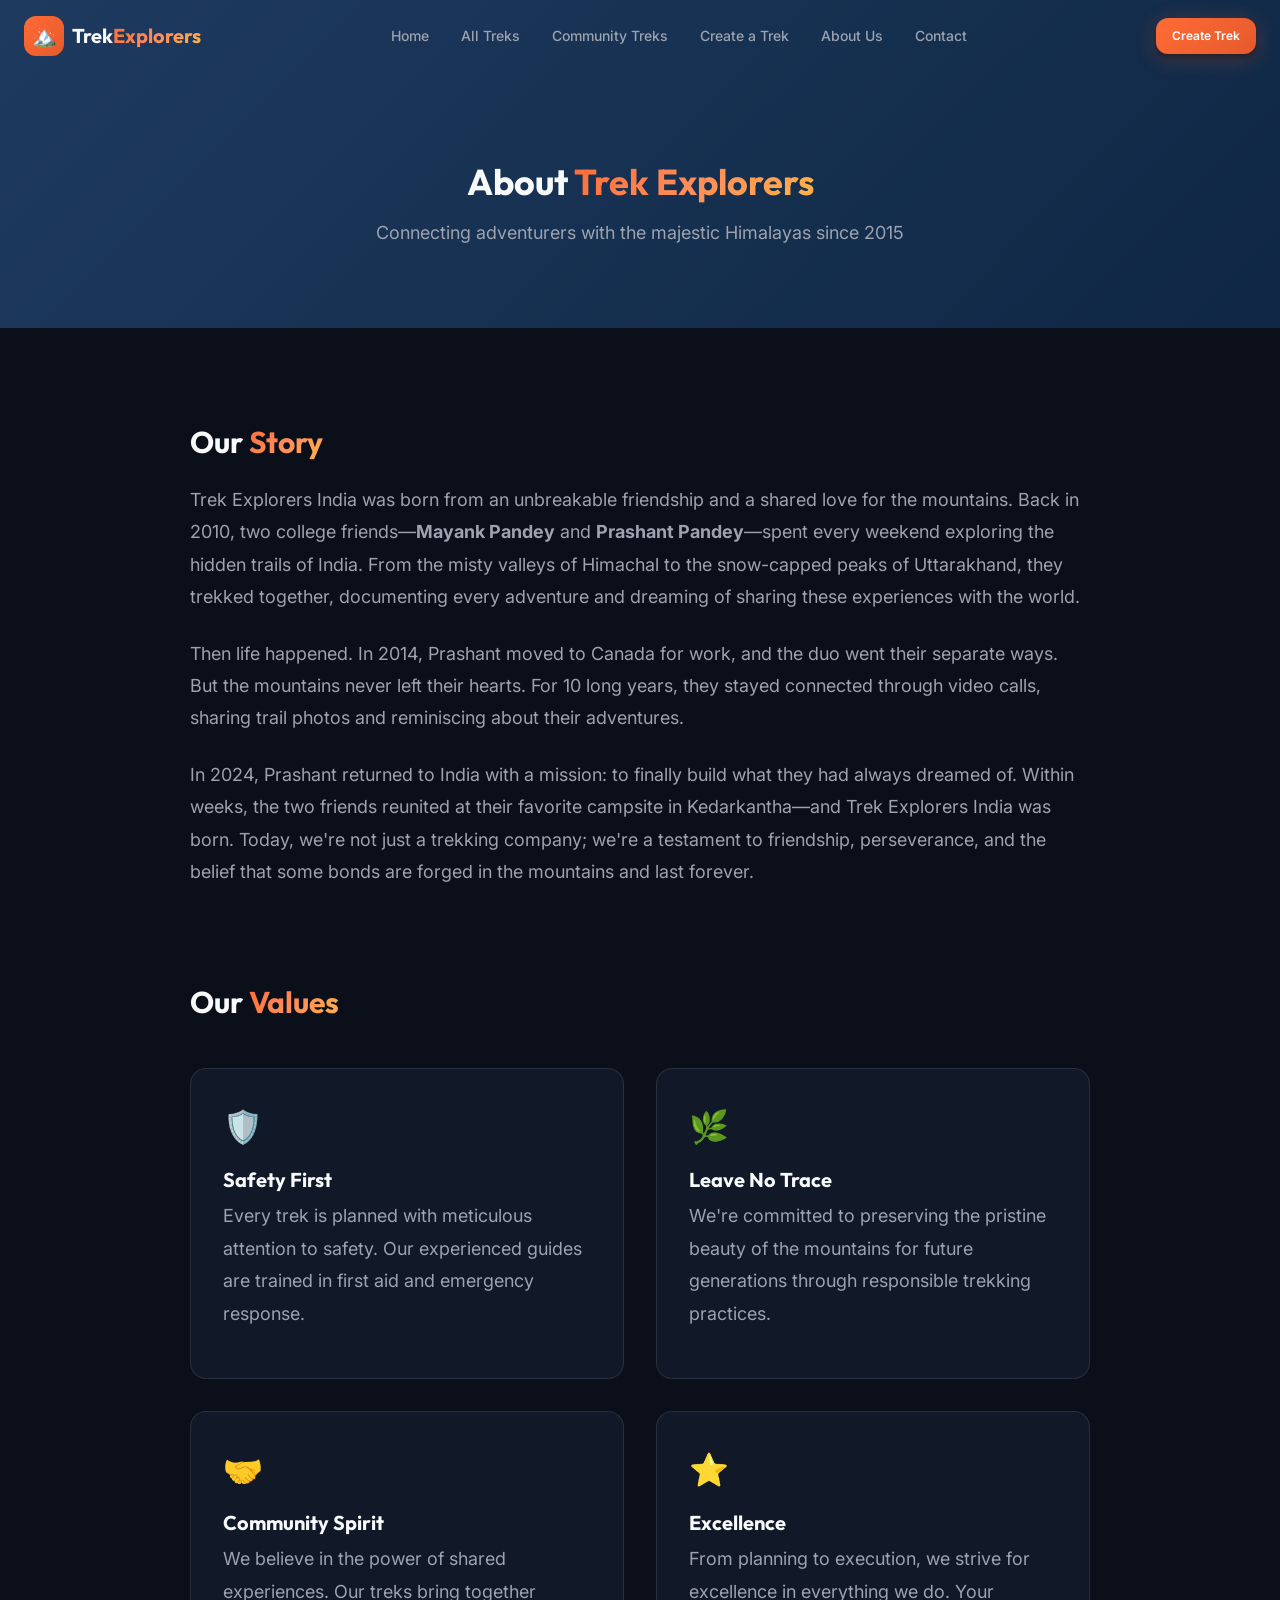
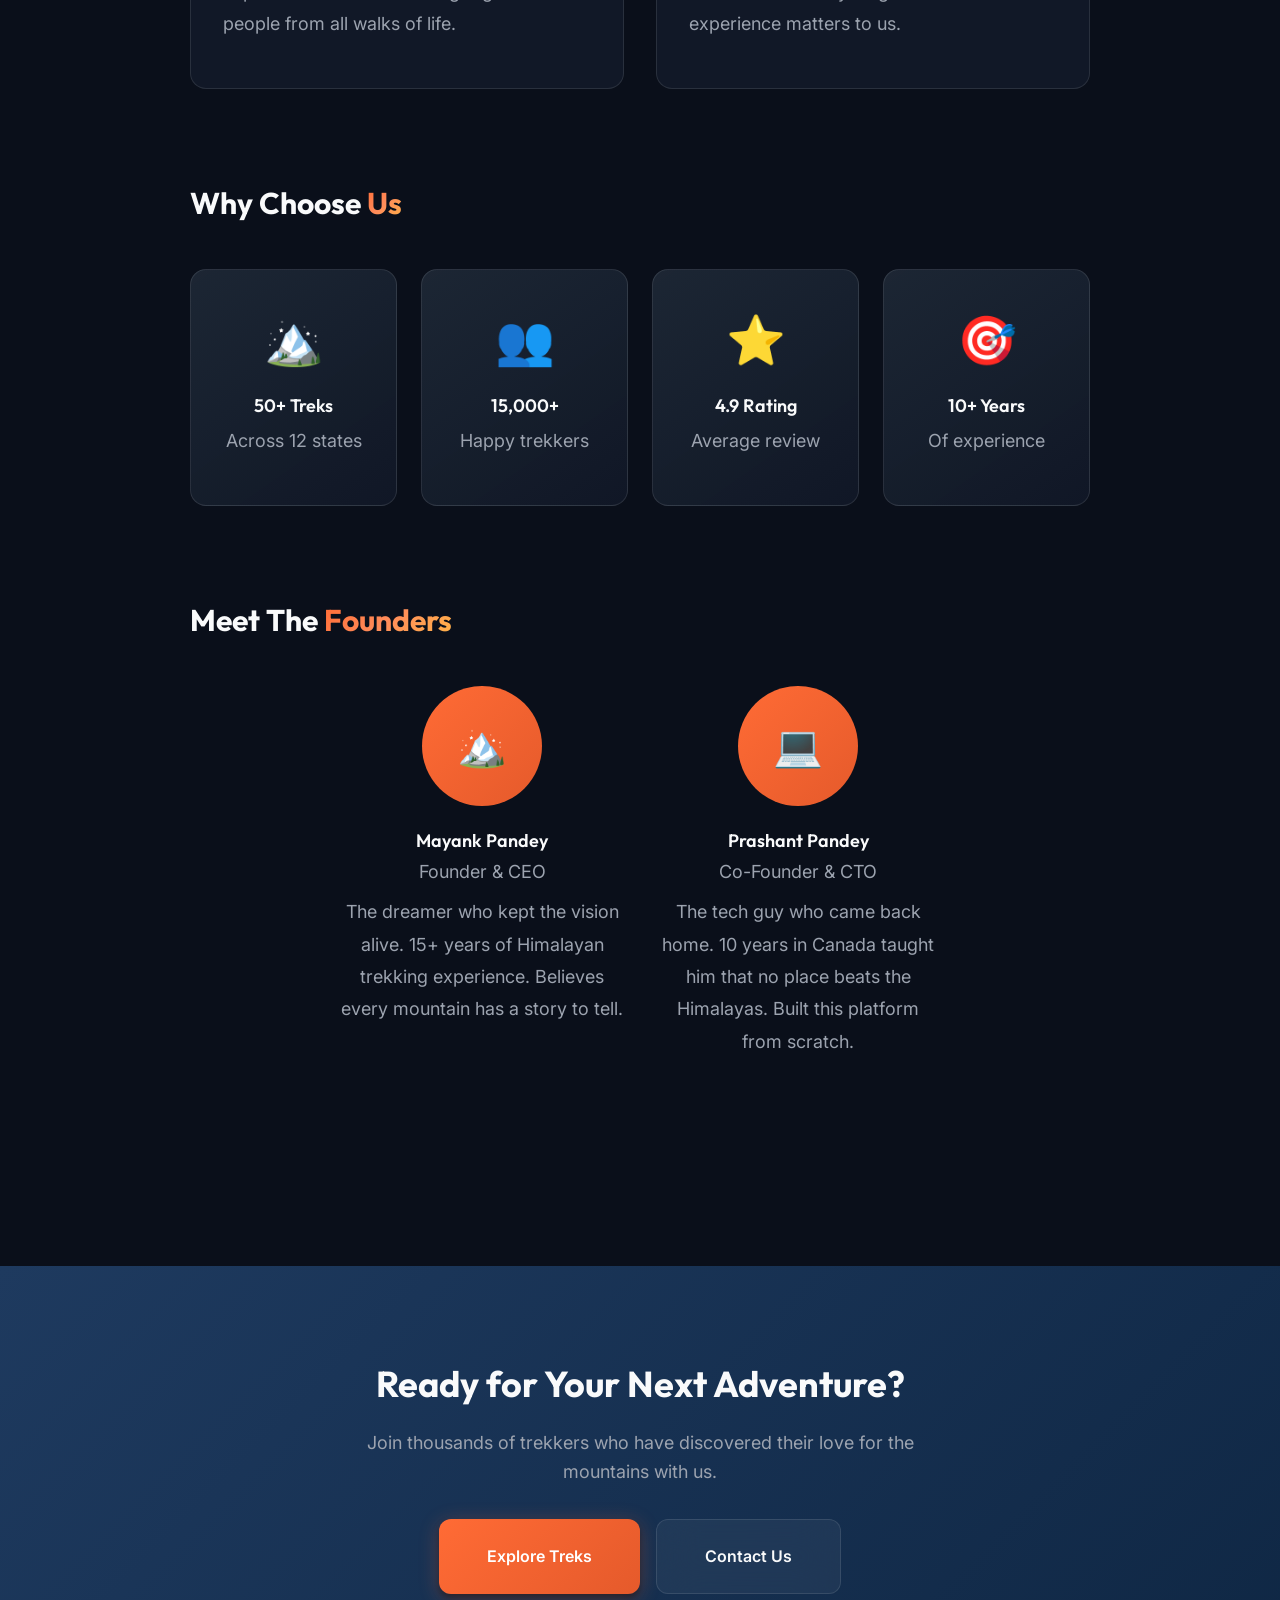
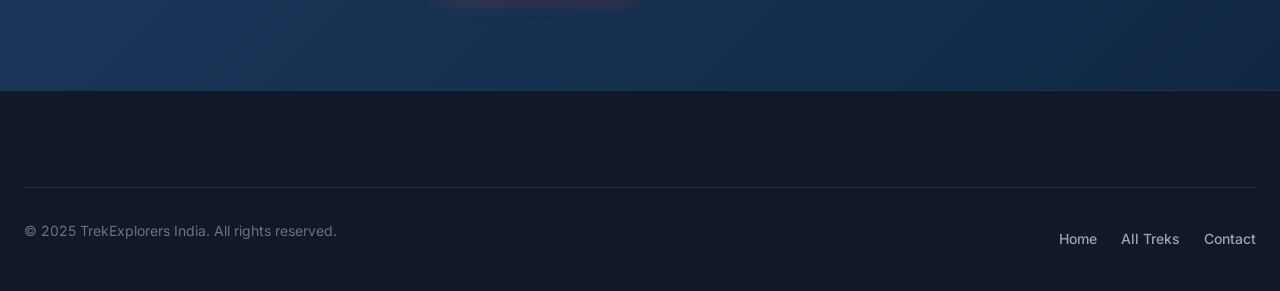
==== commit 69daab85: "Update founders story and contact info - Mayank & Prashant Pandey" ====
--- a/about.html
+++ b/about.html
@@ -196,15 +196,30 @@
                 <div class="about-section">
                     <h2>Our <span class="text-gradient">Story</span></h2>
                     <p>
-                        Trek Explorers India was born from a simple belief: that the mountains have the power to
-                        transform lives. Founded by a group of passionate trekkers in 2015, we started with a dream to
-                        make Himalayan adventures accessible to everyone.
+                        Trek Explorers India was born from an unbreakable friendship and a shared love for the
+                        mountains.
+                        Back in 2010, two college friends—<strong>Mayank Pandey</strong> and <strong>Prashant
+                            Pandey</strong>—spent
+                        every weekend exploring the hidden trails of India. From the misty valleys of Himachal to the
+                        snow-capped peaks of Uttarakhand, they trekked together, documenting every adventure and
+                        dreaming
+                        of sharing these experiences with the world.
                     </p>
                     <p style="margin-top: var(--space-lg);">
-                        What began as weekend treks with friends has grown into a community of over 15,000 trekkers who
-                        share our love for the outdoors. We've led expeditions across Uttarakhand, Himachal Pradesh,
-                        Ladakh, Kashmir, and beyond—always with safety, sustainability, and unforgettable experiences at
-                        our core.
+                        Then life happened. In 2014, Prashant moved to Canada for work, and the duo went their separate
+                        ways.
+                        But the mountains never left their hearts. For 10 long years, they stayed connected through
+                        video calls,
+                        sharing trail photos and reminiscing about their adventures.
+                    </p>
+                    <p style="margin-top: var(--space-lg);">
+                        In 2024, Prashant returned to India with a mission: to finally build what they had always
+                        dreamed of.
+                        Within weeks, the two friends reunited at their favorite campsite in Kedarkantha—and Trek
+                        Explorers India
+                        was born. Today, we're not just a trekking company; we're a testament to friendship,
+                        perseverance, and
+                        the belief that some bonds are forged in the mountains and last forever.
                     </p>
                 </div>
 
@@ -276,25 +291,22 @@
 
                 <!-- Our Team -->
                 <div class="about-section">
-                    <h2>Meet Our <span class="text-gradient">Team</span></h2>
-                    <div class="team-grid">
+                    <h2>Meet The <span class="text-gradient">Founders</span></h2>
+                    <div class="team-grid"
+                        style="grid-template-columns: repeat(2, 1fr); max-width: 600px; margin: var(--space-2xl) auto 0;">
                         <div class="team-card">
-                            <div class="team-avatar">👨‍💼</div>
-                            <h3 class="team-name">Rajesh Sharma</h3>
-                            <p class="team-role">Founder & Lead Guide</p>
-                            <p class="team-bio">20+ years of trekking experience across the Himalayas</p>
+                            <div class="team-avatar">🏔️</div>
+                            <h3 class="team-name">Mayank Pandey</h3>
+                            <p class="team-role">Founder & CEO</p>
+                            <p class="team-bio">The dreamer who kept the vision alive. 15+ years of Himalayan trekking
+                                experience. Believes every mountain has a story to tell.</p>
                         </div>
                         <div class="team-card">
-                            <div class="team-avatar">👩‍💼</div>
-                            <h3 class="team-name">Priya Verma</h3>
-                            <p class="team-role">Operations Head</p>
-                            <p class="team-bio">Ensures every trek runs smoothly and safely</p>
-                        </div>
-                        <div class="team-card">
-                            <div class="team-avatar">🧑‍💼</div>
-                            <h3 class="team-name">Amit Kumar</h3>
-                            <p class="team-role">Senior Trek Leader</p>
-                            <p class="team-bio">Certified mountaineer with 100+ expeditions</p>
+                            <div class="team-avatar">💻</div>
+                            <h3 class="team-name">Prashant Pandey</h3>
+                            <p class="team-role">Co-Founder & CTO</p>
+                            <p class="team-bio">The tech guy who came back home. 10 years in Canada taught him that no
+                                place beats the Himalayas. Built this platform from scratch.</p>
                         </div>
                     </div>
                 </div>
@@ -386,7 +398,7 @@
 
     <!-- Scripts -->
     <script src="data.js"></script>
-  <script src="main.js"></script>
+    <script src="main.js"></script>
 </body>
 
 </html>
